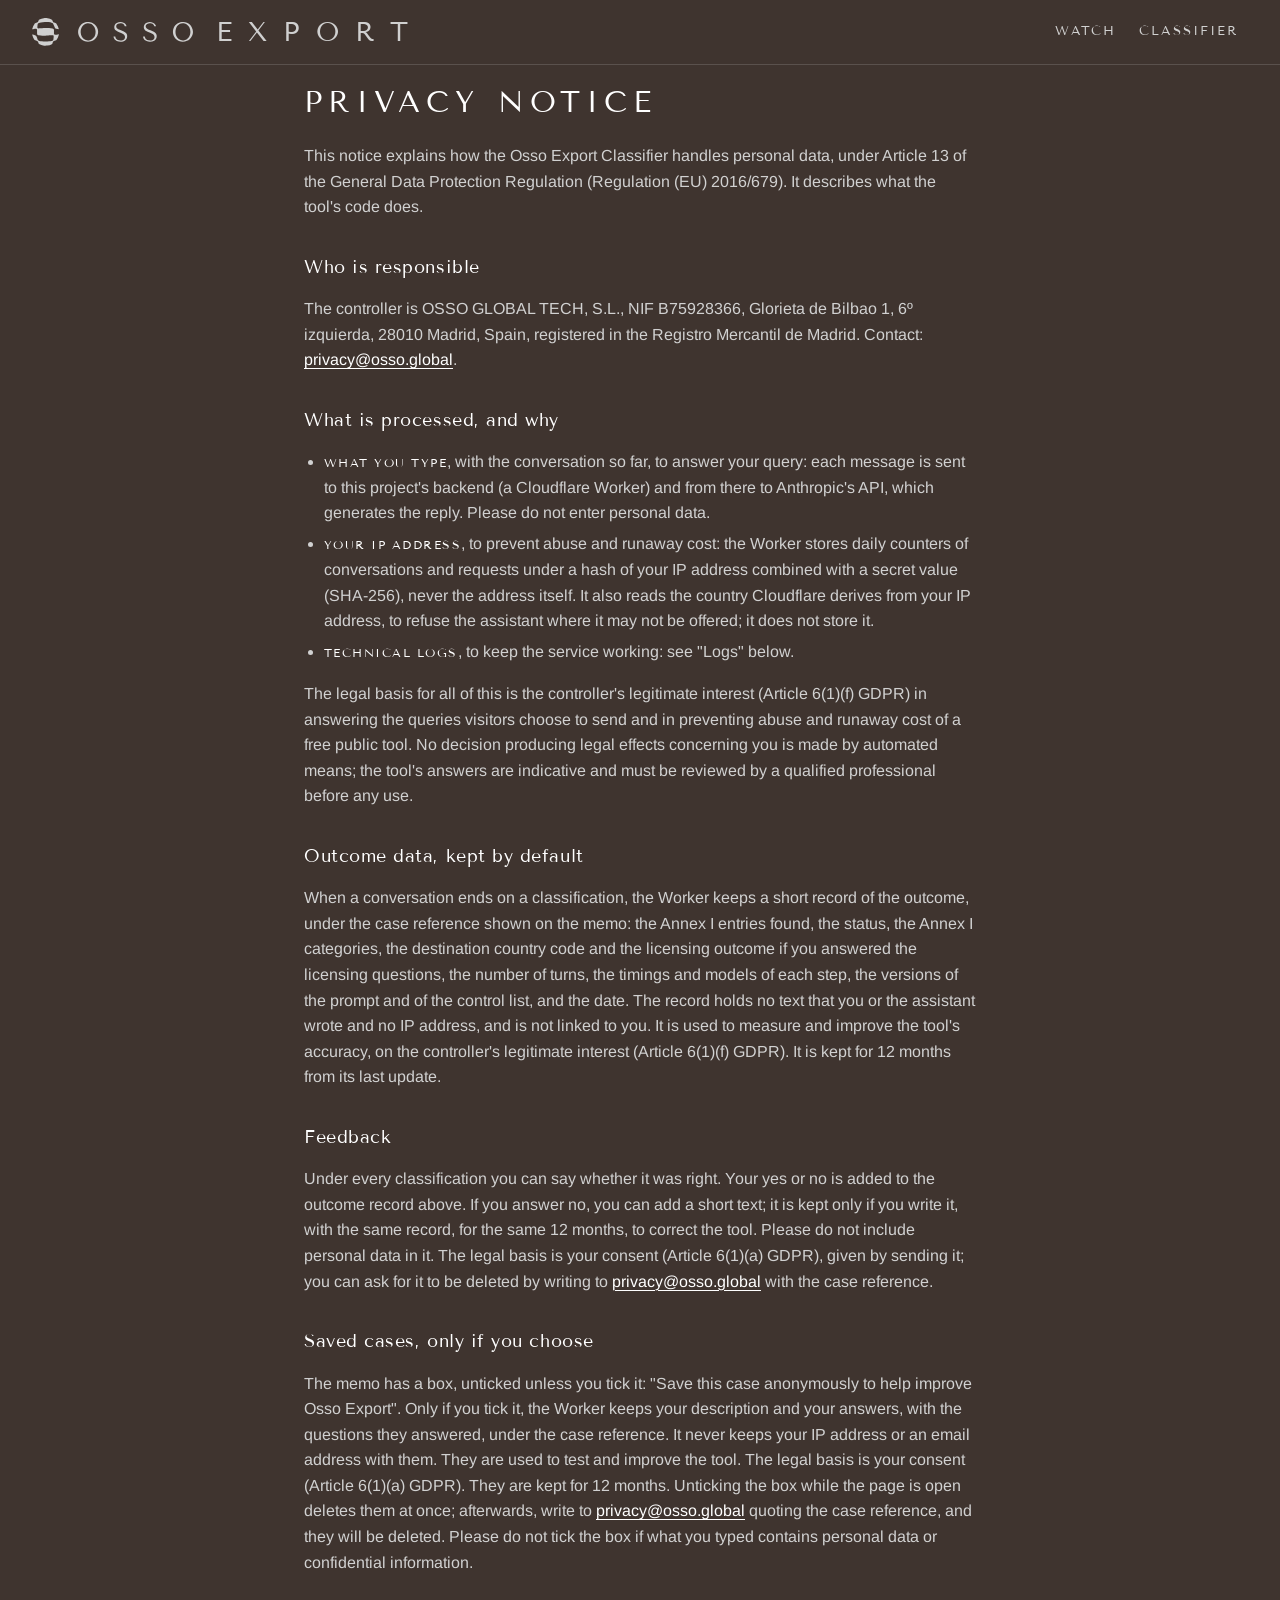
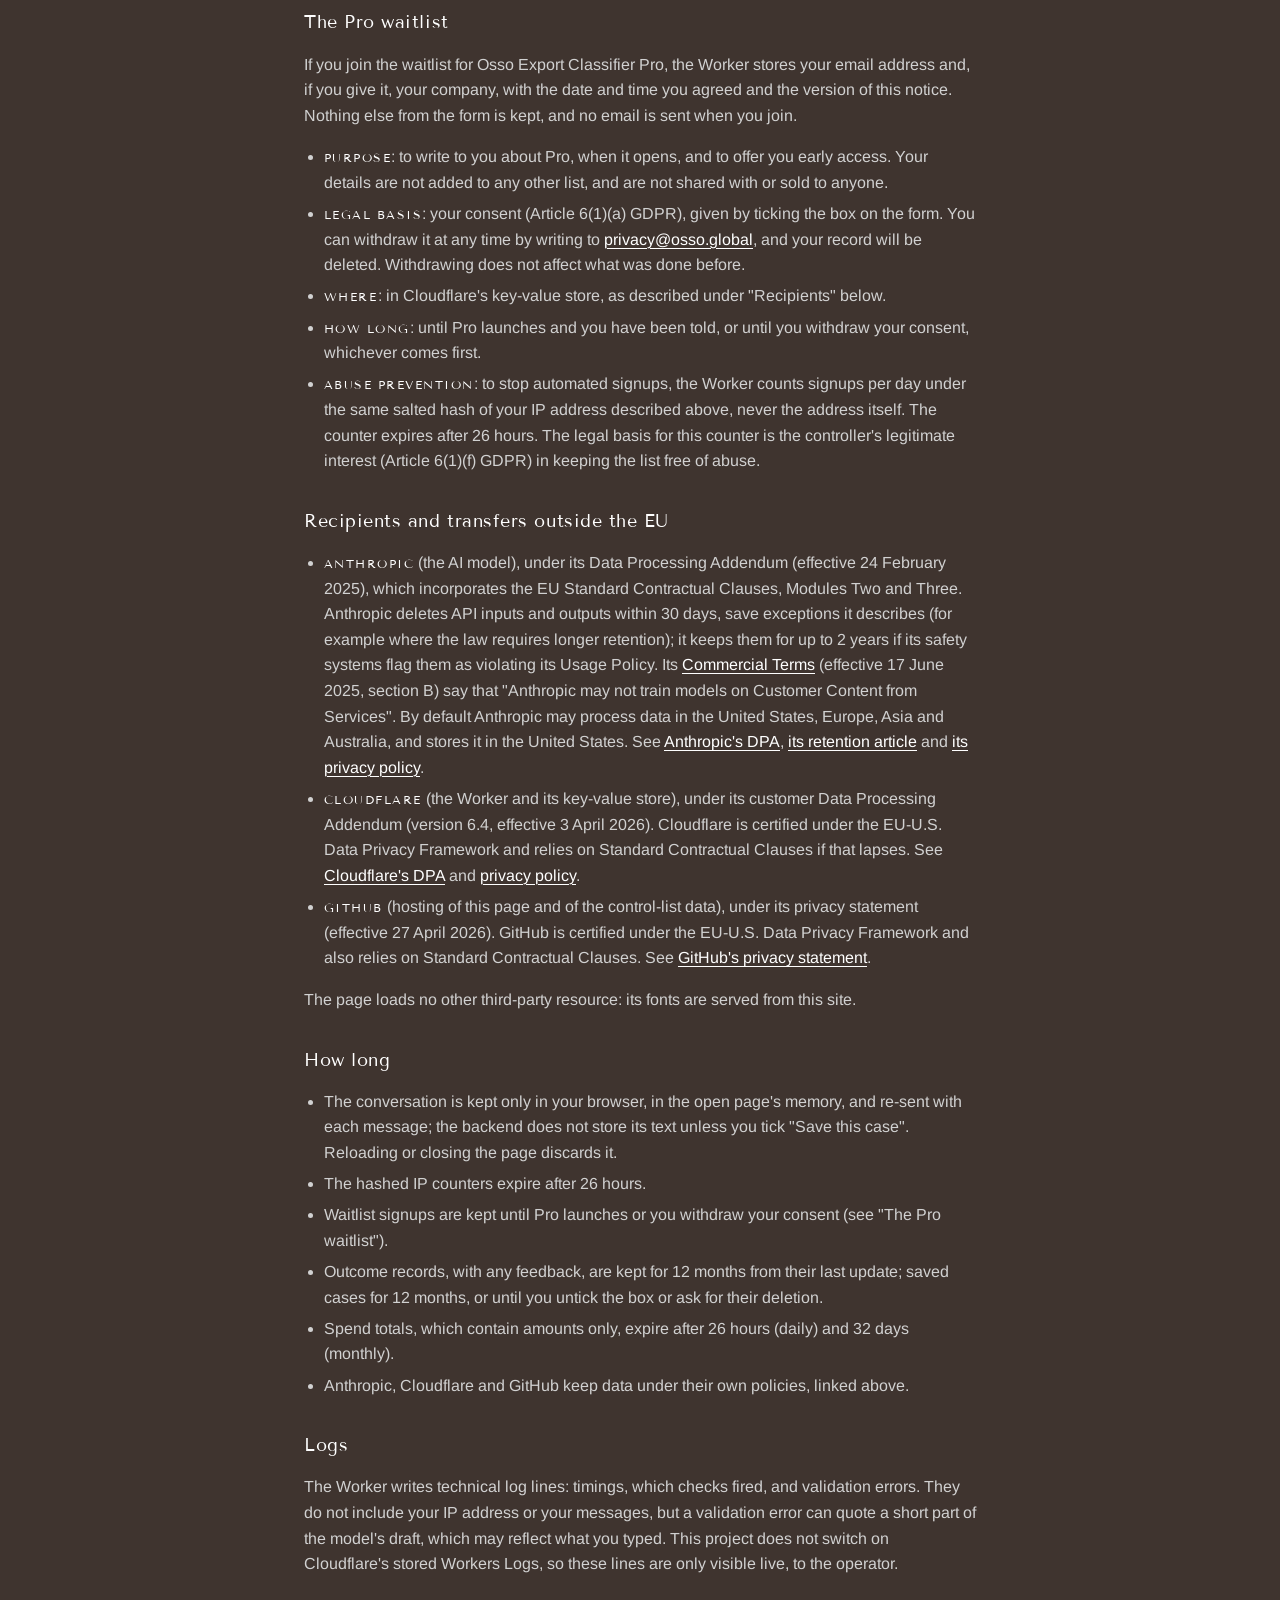
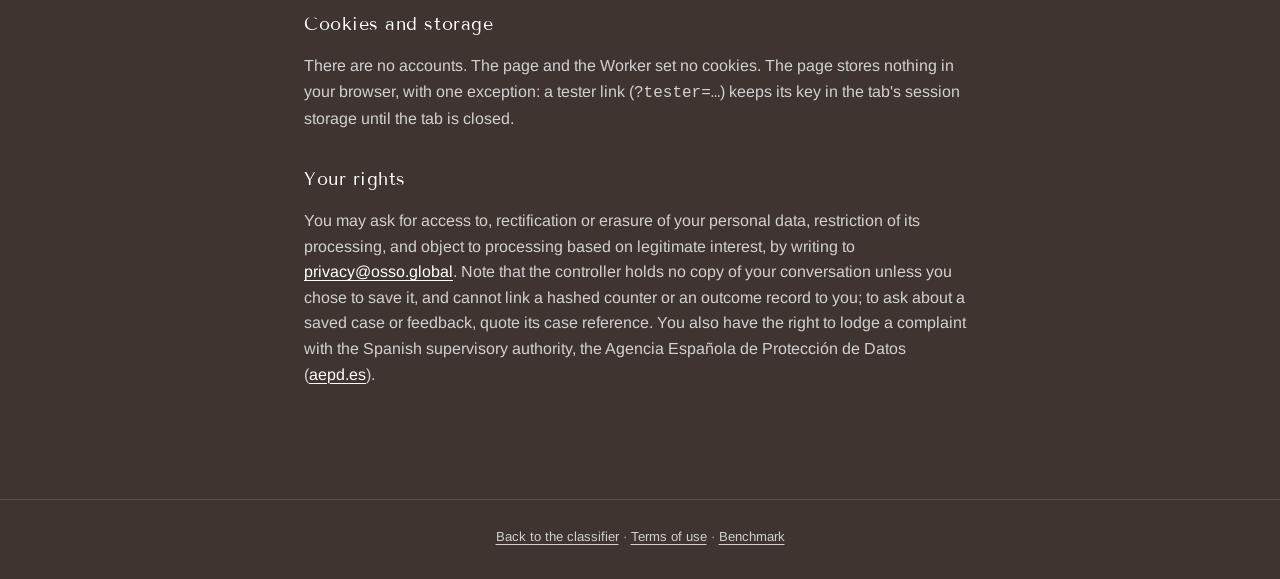
==== privacy.html @ c81cfe61 "Publish site and benchmark from the classifier at c630021" ====
<!doctype html>
<html lang="en">
<head>
<meta charset="utf-8">
<meta name="viewport" content="width=device-width, initial-scale=1">
<meta name="referrer" content="no-referrer">
<meta http-equiv="Content-Security-Policy" content="default-src 'none'; style-src 'self'; font-src 'self'; img-src 'self'; base-uri 'self'; form-action 'self'">
<title>Privacy · Osso Export Classifier</title>
<link rel="canonical" href="https://osso.global/privacy.html" data-url="site:privacy.html">
<link rel="icon" type="image/png" href="osso-favicon.png">
<link rel="stylesheet" href="style.css?v=28">
</head>
<body class="legal">

<header class="topbar">
  <div class="topbar-inner">
    <a class="brand" href="./" aria-label="Osso Export Classifier, home">
      <img class="mark" src="img/brand/osso-mark.svg" alt="" width="30" height="30">
      <img class="wordmark" src="img/brand/osso-wordmark.svg" alt="" width="120" height="20">
      <span class="export" aria-hidden="true">Export</span>
    </a>
    <nav class="topnav" aria-label="Osso Export">
      <a href="https://watch.osso.global/" data-url="watch">Watch</a>
      <a href="./">Classifier</a>
    </nav>
  </div>
</header>

<main>
<h1>Privacy notice</h1>

<p>This notice explains how the Osso Export Classifier handles personal data, under Article 13 of the General Data Protection Regulation (Regulation (EU) 2016/679). It describes what the tool's code does.</p>

<h2>Who is responsible</h2>
<p>The controller is OSSO GLOBAL TECH, S.L., NIF B75928366, Glorieta de Bilbao 1, 6º izquierda, 28010 Madrid, Spain, registered in the Registro Mercantil de Madrid. Contact: <a href="mailto:privacy@osso.global">privacy@osso.global</a>.</p>

<h2>What is processed, and why</h2>
<ul>
  <li><strong>What you type</strong>, with the conversation so far, to answer your query: each message is sent to this project's backend (a Cloudflare Worker) and from there to Anthropic's API, which generates the reply. Please do not enter personal data.</li>
  <li><strong>Your IP address</strong>, to prevent abuse and runaway cost: the Worker stores daily counters of conversations and requests under a hash of your IP address combined with a secret value (SHA-256), never the address itself. It also reads the country Cloudflare derives from your IP address, to refuse the assistant where it may not be offered; it does not store it.</li>
  <li><strong>Technical logs</strong>, to keep the service working: see "Logs" below.</li>
</ul>
<p>The legal basis for all of this is the controller's legitimate interest (Article 6(1)(f) GDPR) in answering the queries visitors choose to send and in preventing abuse and runaway cost of a free public tool. No decision producing legal effects concerning you is made by automated means; the tool's answers are indicative and must be reviewed by a qualified professional before any use.</p>

<h2 id="outcome-data">Outcome data, kept by default</h2>
<p>When a conversation ends on a classification, the Worker keeps a short record of the outcome, under the case reference shown on the memo: the Annex I entries found, the status, the Annex I categories, the destination country code and the licensing outcome if you answered the licensing questions, the number of turns, the timings and models of each step, the versions of the prompt and of the control list, and the date. The record holds no text that you or the assistant wrote and no IP address, and is not linked to you. It is used to measure and improve the tool's accuracy, on the controller's legitimate interest (Article 6(1)(f) GDPR). It is kept for 12 months from its last update.</p>

<h2 id="feedback">Feedback</h2>
<p>Under every classification you can say whether it was right. Your yes or no is added to the outcome record above. If you answer no, you can add a short text; it is kept only if you write it, with the same record, for the same 12 months, to correct the tool. Please do not include personal data in it. The legal basis is your consent (Article 6(1)(a) GDPR), given by sending it; you can ask for it to be deleted by writing to <a href="mailto:privacy@osso.global">privacy@osso.global</a> with the case reference.</p>

<h2 id="saved-cases">Saved cases, only if you choose</h2>
<p>The memo has a box, unticked unless you tick it: "Save this case anonymously to help improve Osso Export". Only if you tick it, the Worker keeps your description and your answers, with the questions they answered, under the case reference. It never keeps your IP address or an email address with them. They are used to test and improve the tool. The legal basis is your consent (Article 6(1)(a) GDPR). They are kept for 12 months. Unticking the box while the page is open deletes them at once; afterwards, write to <a href="mailto:privacy@osso.global">privacy@osso.global</a> quoting the case reference, and they will be deleted. Please do not tick the box if what you typed contains personal data or confidential information.</p>

<h2 id="waitlist">The Pro waitlist</h2>
<p>If you join the waitlist for Osso Export Classifier Pro, the Worker stores your email address and, if you give it, your company, with the date and time you agreed and the version of this notice. Nothing else from the form is kept, and no email is sent when you join.</p>
<ul>
  <li><strong>Purpose</strong>: to write to you about Pro, when it opens, and to offer you early access. Your details are not added to any other list, and are not shared with or sold to anyone.</li>
  <li><strong>Legal basis</strong>: your consent (Article 6(1)(a) GDPR), given by ticking the box on the form. You can withdraw it at any time by writing to <a href="mailto:privacy@osso.global">privacy@osso.global</a>, and your record will be deleted. Withdrawing does not affect what was done before.</li>
  <li><strong>Where</strong>: in Cloudflare's key-value store, as described under "Recipients" below.</li>
  <li><strong>How long</strong>: until Pro launches and you have been told, or until you withdraw your consent, whichever comes first.</li>
  <li><strong>Abuse prevention</strong>: to stop automated signups, the Worker counts signups per day under the same salted hash of your IP address described above, never the address itself. The counter expires after 26 hours. The legal basis for this counter is the controller's legitimate interest (Article 6(1)(f) GDPR) in keeping the list free of abuse.</li>
</ul>

<h2>Recipients and transfers outside the EU</h2>
<ul>
  <li><strong>Anthropic</strong> (the AI model), under its Data Processing Addendum (effective 24 February 2025), which incorporates the EU Standard Contractual Clauses, Modules Two and Three. Anthropic deletes API inputs and outputs within 30 days, save exceptions it describes (for example where the law requires longer retention); it keeps them for up to 2 years if its safety systems flag them as violating its Usage Policy. Its <a href="https://www.anthropic.com/legal/commercial-terms">Commercial Terms</a> (effective 17 June 2025, section B) say that "Anthropic may not train models on Customer Content from Services". By default Anthropic may process data in the United States, Europe, Asia and Australia, and stores it in the United States. See <a href="https://www.anthropic.com/legal/data-processing-addendum">Anthropic's DPA</a>, <a href="https://privacy.claude.com/en/articles/7996866-how-long-do-you-store-my-organization-s-data">its retention article</a> and <a href="https://www.anthropic.com/legal/privacy">its privacy policy</a>.</li>
  <li><strong>Cloudflare</strong> (the Worker and its key-value store), under its customer Data Processing Addendum (version 6.4, effective 3 April 2026). Cloudflare is certified under the EU-U.S. Data Privacy Framework and relies on Standard Contractual Clauses if that lapses. See <a href="https://www.cloudflare.com/cloudflare-customer-dpa/">Cloudflare's DPA</a> and <a href="https://www.cloudflare.com/privacypolicy/">privacy policy</a>.</li>
  <li><strong>GitHub</strong> (hosting of this page and of the control-list data), under its privacy statement (effective 27 April 2026). GitHub is certified under the EU-U.S. Data Privacy Framework and also relies on Standard Contractual Clauses. See <a href="https://docs.github.com/en/site-policy/privacy-policies/github-general-privacy-statement">GitHub's privacy statement</a>.</li>
</ul>
<p>The page loads no other third-party resource: its fonts are served from this site.</p>

<h2>How long</h2>
<ul>
  <li>The conversation is kept only in your browser, in the open page's memory, and re-sent with each message; the backend does not store its text unless you tick "Save this case". Reloading or closing the page discards it.</li>
  <li>The hashed IP counters expire after 26 hours.</li>
  <li>Waitlist signups are kept until Pro launches or you withdraw your consent (see "The Pro waitlist").</li>
  <li>Outcome records, with any feedback, are kept for 12 months from their last update; saved cases for 12 months, or until you untick the box or ask for their deletion.</li>
  <li>Spend totals, which contain amounts only, expire after 26 hours (daily) and 32 days (monthly).</li>
  <li>Anthropic, Cloudflare and GitHub keep data under their own policies, linked above.</li>
</ul>

<h2>Logs</h2>
<p>The Worker writes technical log lines: timings, which checks fired, and validation errors. They do not include your IP address or your messages, but a validation error can quote a short part of the model's draft, which may reflect what you typed. This project does not switch on Cloudflare's stored Workers Logs, so these lines are only visible live, to the operator.</p>

<h2>Cookies and storage</h2>
<p>There are no accounts. The page and the Worker set no cookies. The page stores nothing in your browser, with one exception: a tester link (<code>?tester=…</code>) keeps its key in the tab's session storage until the tab is closed.</p>

<h2>Your rights</h2>
<p>You may ask for access to, rectification or erasure of your personal data, restriction of its processing, and object to processing based on legitimate interest, by writing to <a href="mailto:privacy@osso.global">privacy@osso.global</a>. Note that the controller holds no copy of your conversation unless you chose to save it, and cannot link a hashed counter or an outcome record to you; to ask about a saved case or feedback, quote its case reference. You also have the right to lodge a complaint with the Spanish supervisory authority, the Agencia Española de Protección de Datos (<a href="https://www.aepd.es/">aepd.es</a>).</p>
</main>

<footer>
  <p><a href="./">Back to the classifier</a> · <a href="terms.html">Terms of use</a> · <a href="https://github.com/rikiosso/osso-export-classifier/blob/main/benchmark/benchmark.md">Benchmark</a></p>
</footer>

</body>
</html>
---- style.css ----
/* Osso Export Classifier. OSSO GLOBAL brand book, web style "Predominancia
   espresso": an espresso page; Crystal white cards, case file and memo with
   Espresso and Suit text (operator's taste notes, 28-09-2026); Tenor Sans for
   the wordmark, title, labels and nav (tracked capitals), Arimo for text,
   regular weight only; rounded rectangles; links always underlined.
   Layout: concept A, the two-column workspace (operator's pick, 28-09-2026).
   Every colour pair is checked by design/contrast.mjs (WCAG AA). */

/* Fonts served from this site, not Google, so a visit contacts no third
   party. Both SIL Open Font License 1.1; the licences sit in fonts/. */
@font-face { font-family: "Tenor Sans"; font-style: normal; font-weight: 400; font-display: swap; src: url("fonts/TenorSans-Regular.ttf") format("truetype"); }
@font-face { font-family: "Arimo"; font-style: normal; font-weight: 400 700; font-display: swap; src: url("fonts/Arimo-latin-ext.woff2") format("woff2"); unicode-range: U+0100-02BA, U+02BD-02C5, U+02C7-02CC, U+02CE-02D7, U+02DD-02FF, U+0304, U+0308, U+0329, U+1D00-1DBF, U+1E00-1E9F, U+1EF2-1EFF, U+2020, U+20A0-20AB, U+20AD-20C0, U+2113, U+2C60-2C7F, U+A720-A7FF; }
@font-face { font-family: "Arimo"; font-style: normal; font-weight: 400 700; font-display: swap; src: url("fonts/Arimo-latin.woff2") format("woff2"); unicode-range: U+0000-00FF, U+0131, U+0152-0153, U+02BB-02BC, U+02C6, U+02DA, U+02DC, U+0304, U+0308, U+0329, U+2000-206F, U+20AC, U+2122, U+2191, U+2193, U+2212, U+2215, U+FEFF, U+FFFD; }
@font-face { font-family: "Arimo"; font-style: italic; font-weight: 400; font-display: swap; src: url("fonts/Arimo-Italic-latin-ext.woff2") format("woff2"); unicode-range: U+0100-02BA, U+02BD-02C5, U+02C7-02CC, U+02CE-02D7, U+02DD-02FF, U+0304, U+0308, U+0329, U+1D00-1DBF, U+1E00-1E9F, U+1EF2-1EFF, U+2020, U+20A0-20AB, U+20AD-20C0, U+2113, U+2C60-2C7F, U+A720-A7FF; }
@font-face { font-family: "Arimo"; font-style: italic; font-weight: 400; font-display: swap; src: url("fonts/Arimo-Italic-latin.woff2") format("woff2"); unicode-range: U+0000-00FF, U+0131, U+0152-0153, U+02BB-02BC, U+02C6, U+02DA, U+02DC, U+0304, U+0308, U+0329, U+2000-206F, U+20AC, U+2122, U+2191, U+2193, U+2212, U+2215, U+FEFF, U+FFFD; }

/* ---------- tokens: the page (shared with Osso Export Watch) ---------- */
:root {
  color-scheme: dark;
  --espresso: #3f342f; --steel: #d1d1d1; --crystal: #ffffff; --suit: #1b1c1c;
  --steel-muted: rgba(209, 209, 209, .84);
  --line: rgba(209, 209, 209, .22);
  --tint: rgba(255, 255, 255, .07);
  --hairline: rgba(209, 209, 209, .18); /* header and footer against the content, as on the watcher */
  --display: "Tenor Sans", Arimo, Helvetica, Arial, sans-serif;
  --sans: Arimo, Helvetica, Arial, sans-serif;
  --mono: ui-monospace, SFMono-Regular, Menlo, Consolas, monospace;
  --edge: #978f8a; --sunk: #2d2522;
  --listed: #e8958c; --clear: #9fc8a7; --caution: #dcb772;
  --radius: 14px; --radius-sm: 10px;
  /* the logo: --cap is the height of OSSO's letters; EXPORT's capitals match
     it (Tenor Sans capitals are .707 of the font size), and the mark keeps a
     clear space of one letter height before the O (brand book: no touching) */
  --cap: 19px;
  --topbar-h: 64px;
  /* measured by app.js: what the sticky bars cover, so nothing scrolls under them */
  --bars-top: 8.5rem;
  --bars-bottom: 9rem;
}
html { scroll-padding-top: calc(var(--bars-top) + .75rem); scroll-padding-bottom: calc(var(--bars-bottom) + .75rem); }
/* ---------- tokens: white paper surfaces ----------
   Cards, the case file, the memo, notices and the Annex I tree are white with
   Espresso and Suit text. The same component styles apply everywhere: these
   tokens are redefined on each white surface, so a button there is dark with
   white text, a quote sits in a warm light well, and the outcome colours are
   darkened to keep AA on white. */
.paper, .panel, .memo, .category, .session-notice, .msg.assistant {
  --steel: #3f342f; --crystal: #1b1c1c; --suit: #ffffff;
  --steel-muted: rgba(63, 52, 47, .8);
  --line: rgba(63, 52, 47, .12);
  --tint: rgba(63, 52, 47, .05);
  --sunk: #f6f3f0; --edge: #857a74;
  --listed: #a8392f; --clear: #2e6b3c; --caution: #85600f;
  background: var(--suit); color: var(--steel); /* a computed colour inherits as is: reset it here */
}

* { box-sizing: border-box; }
html, body { overflow-x: clip; }
body { margin: 0; background: var(--espresso); color: var(--steel); font: 400 1rem/1.6 var(--sans);
       display: flex; flex-direction: column; min-height: 100vh; min-height: 100dvh; }
b, strong, h1, h2, h3, h4, th { font-weight: 400; }
strong { color: var(--crystal); }
a { color: var(--crystal); text-decoration: underline; text-decoration-thickness: 1px; text-underline-offset: 3px; }
a:hover { text-decoration-thickness: 2px; }
:focus-visible { outline: 2px solid var(--crystal); outline-offset: 2px; border-radius: 4px; }
::selection { background: var(--steel); color: var(--suit); }
button, input, select, textarea { font: inherit; color: inherit; }
.hidden { display: none !important; }
.visually-hidden { position: absolute !important; width: 1px; height: 1px; overflow: hidden; clip: rect(0 0 0 0); white-space: nowrap; }
.offscreen { position: fixed; left: -9999px; opacity: 0; }
.label { font-family: var(--display); text-transform: uppercase; letter-spacing: .14em; font-size: .78rem; color: var(--crystal); margin: 0; }
.code { font-family: var(--mono); font-size: .88em; color: var(--crystal); }
.meta { color: var(--steel-muted); font-size: .85rem; }

/* ---------- the top bar: the full logo, then Watch and Classifier ---------- */
.topbar { position: sticky; top: 0; z-index: 30; background: var(--espresso); border-bottom: 1px solid var(--hairline); } /* the page colour, a hairline (operator, 28-09-2026) */
.topbar-inner { display: flex; justify-content: space-between; align-items: center; gap: 1rem;
                max-width: 80rem; margin: 0 auto; padding: 0 2rem; min-height: var(--topbar-h); }
.brand { display: flex; align-items: center; text-decoration: none; color: #d0d0d0; flex: none; }
.brand .mark { height: calc(var(--cap) * 1.44); width: auto; display: block; margin-right: var(--cap); }
.brand .wordmark { height: calc(var(--cap) * 1.023); width: auto; display: block; }
.brand .export { font-family: var(--display); text-transform: uppercase; white-space: nowrap; line-height: 1; color: #d0d0d0;
                 font-size: calc(var(--cap) / .707); letter-spacing: .59em; margin-left: .85em; }
.topnav { display: flex; gap: .25rem; }
.topnav a { font-family: var(--display); color: var(--steel); text-decoration: none; font-size: .8rem;
            letter-spacing: .16em; text-transform: uppercase; padding: .7rem .6rem; border-bottom: 1px solid transparent; }
.topnav a:hover { color: var(--crystal); border-bottom-color: var(--steel); }
.topnav a[aria-current] { color: var(--crystal); border-bottom-color: var(--crystal); }

/* ---------- the top menu: Watch, Classifier, Browse Annex I (operator, 29-09-2026) ---------- */
.menu { position: relative; }
.menu > summary { list-style: none; cursor: pointer; font-family: var(--display); text-transform: uppercase; letter-spacing: .16em;
                  font-size: .8rem; color: var(--crystal); padding: .9rem .8rem; border-bottom: 1px solid var(--crystal);
                  display: flex; align-items: center; gap: .6rem; min-height: 44px; }
.menu > summary::-webkit-details-marker { display: none; }
.menu > summary::after { content: ""; width: .45rem; height: .45rem; border-right: 1px solid currentColor; border-bottom: 1px solid currentColor;
                         transform: rotate(45deg) translateY(-2px); }
.menu[open] > summary::after { transform: rotate(-135deg) translateY(-1px); }
.menu-list { position: absolute; right: 0; top: calc(100% + .4rem); z-index: 50; min-width: 15rem; padding: .4rem;
             background: #ffffff; border-radius: var(--radius-sm); box-shadow: 0 12px 30px rgba(0, 0, 0, .35); display: grid; }
.menu-list a, .menu-list button { display: block; width: 100%; text-align: left; padding: .75rem .9rem; border: 0; border-radius: 8px;
             background: transparent; color: #3f342f; text-decoration: none; cursor: pointer; font-family: var(--display);
             text-transform: uppercase; letter-spacing: .14em; font-size: .76rem; min-height: 44px; }
.menu-list a:hover, .menu-list button:hover { background: #f6f3f0; }
.menu-list button.on { color: #1b1c1c; background: #f6f3f0; }
.menu-list button.suggest:not(.on) { box-shadow: inset 0 0 0 2px var(--caution); }

/* ---------- the page head, as on Osso Export Watch ---------- */
.page-head-inner { max-width: 80rem; margin: 0 auto; padding: 2.6rem 2rem 1.6rem; }
.page-head h1 { font-family: var(--display); text-transform: uppercase; letter-spacing: .2em; color: var(--crystal);
                font-size: clamp(1.5rem, 3vw, 2.3rem); line-height: 1.25; margin: 0 0 .9rem; font-weight: 400; }
.page-sub { margin: 0; max-width: 46rem; color: var(--steel); }

/* ---------- buttons and fields ---------- */
.btn { display: inline-flex; align-items: center; justify-content: center; min-height: 44px; padding: .55rem 1.25rem;
       border-radius: var(--radius-sm); cursor: pointer; border: 1px solid var(--crystal); background: var(--crystal); color: var(--suit);
       font-family: var(--display); text-transform: uppercase; letter-spacing: .16em; font-size: .76rem; }
.btn:hover { background: var(--steel); border-color: var(--steel); }
.btn.ghost { background: transparent; color: var(--steel); border-color: var(--edge); }
.btn.ghost:hover { color: var(--crystal); border-color: var(--crystal); }
.btn:disabled { opacity: .5; cursor: default; }
.field { width: 100%; padding: .75rem .9rem; border-radius: var(--radius-sm); border: 1px solid var(--edge); background: var(--suit); color: var(--crystal); }
.field::placeholder { color: var(--steel-muted); }
.field:focus { border-color: var(--crystal); }
.field:focus-visible { outline: 2px solid var(--crystal); outline-offset: 1px; }
select.field { background: var(--suit); }
.linkish { border: 0; background: none; padding: 0 .2rem; color: var(--crystal); text-decoration: underline; text-underline-offset: 3px; cursor: pointer; font-size: .88rem; min-height: 24px; }

/* ---------- the workspace ---------- */
main { width: 100%; max-width: 80rem; margin: 0 auto; padding: .6rem 2rem 3rem; flex: 1; }
.workspace { display: grid; grid-template-columns: minmax(0, 1fr) minmax(0, 1.1fr); gap: 3rem; align-items: start; }
#panel-chat { display: flex; flex-direction: column; gap: 1.4rem; min-height: calc(100vh - 13rem); }
.chat-scroll { display: flex; flex-direction: column; gap: 1.4rem; position: relative; }
body:not(.started) .workspace { grid-template-columns: minmax(0, 46rem); }
body:not(.started) #panel-case, body:not(.started) .sheet-tab { display: none; }
body:not(.started) .log:empty { display: none; }
/* before a case, the start fills the screen: the data, accuracy and gaps sections
   sit below the fold, reached from the links (operator, 29-09-2026) */
body:not(.started) main { min-height: calc(100vh - var(--bars-top) - var(--head-h, 0px)); min-height: calc(100dvh - var(--bars-top) - var(--head-h, 0px)); }
/* Wide screens (operator, 29-09-2026): the interview is a column the height of
   the screen that scrolls inside itself, beside the case file, so starting a
   case or answering never pulls the page down to the sections below. */
@media (min-width: 901px) {
  #panel-chat { position: sticky; top: calc(var(--bars-top) + 1.25rem); gap: 0; min-height: 0;
                height: calc(100vh - var(--bars-top) - var(--head-h, 0px) - 2rem); height: calc(100dvh - var(--bars-top) - var(--head-h, 0px) - 2rem); }
  body:not(.started) #panel-chat { position: static; height: auto; }
  .chat-scroll { flex: 1; min-height: 0; overflow-y: auto; overscroll-behavior: contain; padding: 0 .6rem 1rem 0; }
  #composer { position: static; margin-top: 0; padding-top: .9rem; }
}
.session-notice { margin: 0; padding: 1.1rem 1.3rem; border-radius: var(--radius); background: var(--suit); font-size: .9rem; line-height: 1.55; }
.intro h1 { font-family: var(--display); text-transform: uppercase; letter-spacing: .2em; color: var(--crystal);
            font-size: clamp(1.4rem, 2.6vw, 1.9rem); line-height: 1.3; margin: .4rem 0 .8rem; }
.intro > p { margin: 0 0 2rem; }
.intro > h2 { margin-bottom: 1rem; }
body.started .intro { display: none; }
.tiles { list-style: none; margin: 0; padding: 0; display: grid; grid-template-columns: repeat(auto-fill, minmax(13rem, 1fr)); gap: 1.1rem; }
.tile { display: flex; flex-direction: column; gap: .45rem; width: 100%; height: 100%; text-align: left; cursor: pointer;
        padding: 1.35rem 1.4rem; border-radius: var(--radius); border: 0; }
.tile { background: var(--suit); color: var(--steel); }
.tile:hover { box-shadow: 0 0 0 1px var(--steel) inset; }
.tile .t { font-family: var(--display); text-transform: uppercase; letter-spacing: .12em; font-size: .8rem; color: var(--crystal); }
.tile .d { font-size: .9rem; line-height: 1.45; color: var(--steel-muted); }

.log { display: flex; flex-direction: column; gap: 1rem; }
.log:empty { display: none; }
.msg { padding: 1rem 1.25rem; border-radius: var(--radius); max-width: 94%; overflow-wrap: anywhere; white-space: pre-wrap; }
.msg .who { display: block; margin-bottom: .3rem; font-size: .7rem; }
.msg .who.osso { display: flex; align-items: center; gap: .5rem; margin-bottom: .55rem; font-size: .74rem; }
.msg .who-mark { width: 18px; height: 18px; display: block; flex: none; }
.msg.user { align-self: flex-end; background: var(--suit); color: var(--crystal); border: 1px solid var(--line); border-bottom-right-radius: 4px; }
.msg.assistant { align-self: flex-start; background: var(--suit); color: var(--steel); border-bottom-left-radius: 4px; }
.msg.caseline { align-self: stretch; max-width: none; padding: .5rem 0; border-top: 1px solid var(--line); border-radius: 0; font-size: .92rem; white-space: normal; }
.wait { display: flex; align-items: center; gap: .6rem; margin: 0; color: var(--steel); font-size: .92rem; }
.wait::before { content: ""; flex: none; width: .6rem; height: .6rem; border-radius: 50%; background: var(--caution); animation: pulse 1.2s ease-in-out infinite; }
@keyframes pulse { 50% { opacity: .25; } }

/* The AI line stays with the input on every screen width: the composer is
   sticky, and the line has no close control (operator, 28-09-2026). */
#composer { position: sticky; bottom: 0; z-index: 15; background: var(--espresso); padding: .6rem 0 .5rem; margin-top: auto; }
#chat-form { display: flex; gap: .6rem; align-items: flex-end; background: var(--suit); border: 1px solid var(--edge); border-radius: var(--radius); padding: .6rem; }
#chat-form:focus-within { border-color: var(--crystal); outline: 2px solid var(--crystal); outline-offset: 2px; }
#chat-input { flex: 1; padding: .4rem .55rem; border: 0; background: transparent; color: var(--crystal); resize: vertical; outline: none; min-height: 3.2rem; line-height: 1.5; }
#chat-input::placeholder { color: var(--steel-muted); }
.ai-notice { margin: .45rem .2rem 0; font-size: .78rem; line-height: 1.4; color: var(--steel-muted); text-align: center; }
.ai-notice .short { display: none; }

/* ---------- the case file: one white panel, generous and quiet ---------- */
.panel { position: sticky; top: calc(var(--bars-top) + 1.25rem); max-height: calc(100dvh - var(--bars-top) - var(--head-h, 0px) - 2rem); overflow: auto;
         border-radius: var(--radius); padding: 2.25rem 2.5rem 2.5rem; overscroll-behavior: contain; }
.panel-head { display: flex; justify-content: space-between; align-items: center; flex-wrap: wrap; gap: .75rem; }
.panel-actions, #case-actions:not(.hidden) { display: flex; flex-wrap: wrap; gap: .5rem; }
.panel-actions .btn { min-height: 40px; padding: .45rem 1rem; font-size: .7rem; }

.cf-section { padding-top: 2.25rem; }
.cf-section > h3 { margin: 0 0 1rem; }
.cf-empty { font-size: .9rem; color: var(--steel-muted); margin: 0; }
.facts { list-style: none; margin: 0; padding: 0; display: grid; gap: 1.1rem; font-size: .93rem; }
.facts p { margin: 0; overflow-wrap: anywhere; }
.facts .asked { color: var(--steel-muted); font-size: .84rem; margin-bottom: .2rem;
                display: -webkit-box; -webkit-line-clamp: 2; -webkit-box-orient: vertical; overflow: hidden; }
.facts .asked strong { color: inherit; }
.facts.full .asked { display: block; -webkit-line-clamp: none; }
.facts .answer { color: var(--crystal); }
.cand { list-style: none; margin: 0; padding: 0; display: grid; gap: 1.25rem; }
.cand > li { padding: 1.15rem 1.3rem; border-radius: var(--radius); background: var(--sunk); }
.cand .head { display: flex; justify-content: space-between; gap: .6rem; align-items: baseline; }
.cand .title { font-size: .9rem; margin: .35rem 0 0; }
.thresholds { list-style: none; margin: .8rem 0 0; padding: 0; display: grid; gap: .5rem; font-size: .88rem; }
.thresholds li { display: grid; grid-template-columns: auto 1fr; gap: .7rem; align-items: baseline; }
.more { margin-top: .8rem; font-size: .88rem; }
.more summary { cursor: pointer; color: var(--steel-muted); min-height: 32px; }
.tag { font-family: var(--display); text-transform: uppercase; letter-spacing: .12em; font-size: .66rem; white-space: nowrap;
       padding: .12rem .55rem; border-radius: 999px; border: 1px solid currentColor; }
.tag.met, .tag.matched { color: var(--clear); }
.tag.not_met { color: var(--listed); }
.tag.open { color: var(--caution); }
.tested { display: grid; gap: 1.1rem; }
blockquote { margin: 0; padding: 1rem 1.2rem; background: var(--sunk); border-left: 2px solid var(--steel-muted);
             border-radius: 0 var(--radius-sm) var(--radius-sm) 0; font-size: .9rem; overflow-wrap: anywhere; }
blockquote .row { display: flex; justify-content: space-between; gap: .6rem; align-items: baseline; margin-bottom: .45rem; }
.provision { white-space: pre-line; }
.expl { margin-top: .5rem; }
.verdict-line { display: flex; flex-wrap: wrap; gap: .4rem .9rem; align-items: baseline; margin: 0 0 .9rem;
                font-family: var(--display); text-transform: uppercase; letter-spacing: .12em; font-size: .92rem; }
.verdict-line .code, .verdict-line .dest { font-family: var(--mono); text-transform: none; letter-spacing: 0; }
.verdict-line .dest { font-family: var(--sans); font-size: .85rem; color: var(--steel-muted); }
.status.listed, .status.sanctions { color: var(--listed); }
.status.not_listed, .status.gea { color: var(--clear); }
.status.needs_expert, .status.individual { color: var(--caution); }
.missing { margin: 0 0 .9rem; font-size: .9rem; }
.missing ul { margin: .4rem 0 0; padding-left: 1.2rem; }
.caveats { font-size: .84rem; color: var(--steel-muted); margin: .9rem 0 0; }
.disclaimer { font-size: .84rem; margin: .7rem 0 0; }
.licensing-q { margin-top: .9rem; }
.licensing-q .q { margin: 0 0 .9rem; color: var(--crystal); }
.licensing-options { display: flex; flex-wrap: wrap; gap: .6rem; margin-bottom: 1rem; }
.licensing-options select { flex: 1 1 13rem; min-height: 44px; }
.answered { font-size: .9rem; margin: 0 0 .5rem; }
/* the answers recorded in the case file (operator, 29-09-2026): the question
   in full, the answer at reading size, and a Change button that looks like one */
.qa { display: grid; gap: .4rem; padding: 1rem 0; border-top: 1px solid var(--line); }
.qa:first-child { border-top: 0; padding-top: 0; }
.qa-q { margin: 0; font-size: .95rem; line-height: 1.5; }
.qa-q strong { color: inherit; }
.qa-a { margin: 0; display: flex; flex-wrap: wrap; align-items: center; gap: .5rem 1rem; }
.qa-a strong { color: var(--crystal); font-size: 1rem; }
.qa .change { min-height: 34px; padding: .3rem .9rem; font-size: .66rem; }
.qa.editing { background: var(--sunk); margin: 0 -1rem; padding: 1rem; border-radius: var(--radius-sm); border-top-color: transparent; }
.qa-note { font-size: .85rem; color: var(--steel-muted); }
/* the confirm step (30-09-2026): the answers the model filled in, each with its own Change button */
.confirm-rows { list-style: none; margin: .9rem 0 0; padding: 0; display: grid; gap: .7rem; white-space: normal; }
.confirm-rows li { display: flex; flex-wrap: wrap; align-items: center; gap: .3rem .6rem; font-size: .95rem; line-height: 1.5; }
.confirm-rows strong { color: var(--crystal); }
.confirm-rows .change { min-height: 34px; padding: .3rem .9rem; font-size: .66rem; }
.next-in-chat { margin: 1rem 0 0; font-size: .92rem; color: var(--steel-muted); }

/* a question asked in the interview: its options as buttons under it */
.msg.ask .chips { display: flex; flex-wrap: wrap; gap: .55rem; margin-top: 1rem; white-space: normal; }
.chip { min-height: 40px; padding: .45rem 1.05rem; border-radius: 999px; border: 1px solid var(--edge); background: transparent;
        color: var(--crystal); font: inherit; font-size: .92rem; line-height: 1.35; cursor: pointer; text-align: left; }
.chip:hover { border-color: var(--crystal); background: var(--tint); }
.chip.primary { background: var(--crystal); color: var(--suit); border-color: var(--crystal); }
.chip.primary:hover { background: var(--steel); border-color: var(--steel); }
.chip.quiet { color: var(--steel-muted); }
.chip:disabled { opacity: .5; cursor: default; }
.msg.ask .chips select { flex: 1 1 13rem; min-height: 40px; }
.msg .legal { margin-top: .9rem; font-size: .86rem; white-space: normal; }
.msg .legal summary { cursor: pointer; color: var(--steel-muted); min-height: 32px; }
.msg .legal blockquote { margin-top: .5rem; }
.pathway { margin-top: 1.2rem; }
.review-cta { margin: 1rem 0 0; font-size: .92rem; }

/* skeletons: while the next piece of the case is being worked out */
.skel { display: grid; gap: .5rem; margin-top: .4rem; }
.skel span { display: block; height: .8rem; border-radius: 6px; background: var(--tint); }
.skel span:nth-child(2) { width: 82%; } .skel span:nth-child(3) { width: 64%; }
@media (prefers-reduced-motion: no-preference) {
  .skel span { background: linear-gradient(90deg, var(--tint) 0%, rgba(127, 110, 100, .16) 50%, var(--tint) 100%); background-size: 200% 100%; animation: shimmer 1.4s linear infinite; }
}
@keyframes shimmer { to { background-position: -200% 0; } }

/* ---------- notices: the budget, the region ---------- */
.notice { border-radius: var(--radius); padding: 1.5rem 1.6rem; margin-bottom: 2rem; background: var(--suit); color: var(--steel); }
.notice h2 { font-family: var(--display); font-size: 1rem; letter-spacing: .06em; color: var(--crystal); margin: 0 0 .4rem; }
.notice p { margin: 0 0 1rem; }

/* ---------- the memo: the case as one white document ---------- */
.memo-view { max-width: 50rem; margin: 0 auto; }
.memo { border-radius: var(--radius); padding: 3rem 3.25rem; }
.memo .kind { color: var(--steel-muted); }
.memo h1 { font-family: var(--display); text-transform: uppercase; letter-spacing: .2em; color: var(--crystal); font-size: 1.4rem; margin: .4rem 0 0; }
.memo-meta { display: grid; grid-template-columns: auto 1fr; gap: .3rem 1.25rem; font-size: .85rem; margin: 1.4rem 0 0; }
.memo-meta dt { color: var(--steel-muted); }
.memo-meta dd { margin: 0; }
.memo h2 { font-family: var(--display); text-transform: uppercase; letter-spacing: .14em; font-size: .8rem; color: var(--crystal); margin: 2.4rem 0 .9rem; }
.memo p { margin: 0 0 .7rem; }
.memo .facts { font-size: .92rem; }
.memo-actions { display: flex; flex-wrap: wrap; gap: .6rem; margin-top: 2.5rem; }

/* ---------- browse: Annex I as a tree ---------- */
.browse { max-width: 56rem; margin: 0 auto; display: grid; gap: .9rem; }
.tree { display: grid; gap: 1rem; }
.category { border-radius: var(--radius); }
.tree summary { cursor: pointer; display: flex; gap: .9rem; align-items: baseline; padding: 1rem 1.3rem; min-height: 44px; }
.tree summary .n { font-family: var(--display); letter-spacing: .1em; color: var(--crystal); white-space: nowrap; }
.tree summary .count { margin-left: auto; color: var(--steel-muted); font-size: .85rem; }
.group { margin: 0 1.3rem; border-top: 1px solid var(--line); }
.group > summary { padding: .8rem 0; }
.group:last-child { margin-bottom: .8rem; }
.entries { display: grid; gap: .5rem; padding: 0 0 1rem; }
.entry { background: var(--sunk); border-radius: var(--radius-sm); }
.entry > summary { display: block; padding: .7rem 1rem; font-family: var(--mono); font-size: .86rem; color: var(--crystal); }
.entry pre { white-space: pre-wrap; overflow-wrap: break-word; font-family: var(--mono); font-size: .82rem; margin: 0; padding: 0 1rem 1rem; }
.entry .param { background: rgba(133, 96, 15, .12); border-radius: 3px; }
mark { background: var(--caution); color: var(--suit); border-radius: 2px; }

/* ---------- Pro: the waitlist, after the memo and in the footer ---------- */
.pro-note { margin: 1.5rem 0 0; padding: 1.4rem 1.6rem; border-radius: var(--radius); background: var(--suit);
            display: flex; flex-wrap: wrap; gap: .6rem 1.5rem; align-items: center; justify-content: space-between; }
.pro-note p { margin: 0; font-size: .92rem; }
.pro-note .label { display: block; margin-bottom: .2rem; }
.waitlist { width: min(34rem, calc(100vw - 2rem)); max-height: calc(100vh - 2rem); overflow: auto; border: 0;
            border-radius: var(--radius); padding: 2rem 2.2rem;
            --steel: #3f342f; --crystal: #1b1c1c; --suit: #ffffff; --steel-muted: rgba(63, 52, 47, .8);
            --line: rgba(63, 52, 47, .12); --tint: rgba(63, 52, 47, .05); --sunk: #f6f3f0; --edge: #857a74;
            --listed: #a8392f; --clear: #2e6b3c; --caution: #85600f;
            background: var(--suit); color: var(--steel); }
.waitlist::backdrop { background: rgba(27, 28, 28, .6); }
.notice-dialog p:not(.kind) { color: var(--steel); line-height: 1.6; margin: 0 0 1rem; }
.notice-dialog .btn { margin-top: .5rem; min-width: 8rem; }
.wl-head { display: flex; justify-content: space-between; align-items: center; gap: 1rem; }
.wl-head .kind { color: var(--steel-muted); }
.waitlist h2 { font-family: var(--display); text-transform: uppercase; letter-spacing: .16em; color: var(--crystal); font-size: 1.1rem; margin: 1rem 0 1rem; }
.wl-features { margin: 0 0 1.6rem; padding-left: 1.2rem; display: grid; gap: .3rem; font-size: .95rem; }
#wl-form { display: grid; gap: .5rem; }
#wl-form > label { font-size: .88rem; color: var(--crystal); margin-top: .4rem; }
#wl-form .opt { color: var(--steel-muted); }
#wl-form .field { background: var(--suit); color: var(--crystal); }
.wl-consent { display: flex; gap: .6rem; align-items: flex-start; font-size: .92rem; color: var(--crystal); margin: .6rem 0 0; min-height: 24px; }
.wl-consent input { width: 1.1rem; height: 1.1rem; margin: .2rem 0 0; accent-color: var(--crystal); flex: none; }
.wl-note { font-size: .84rem; color: var(--steel-muted); margin: .2rem 0 .6rem; }
#wl-send { justify-self: start; }
.wl-status { margin: .4rem 0 0; font-size: .92rem; min-height: 1.4em; }
.wl-status.error { color: var(--listed); }
.wl-done { font-size: .98rem; color: var(--crystal); margin: 0; }

/* ---------- How accurate is it? ---------- */
.accuracy { max-width: 46rem; margin: 3rem auto 0; padding: 0 2rem; font-size: .92rem; }
.accuracy .acc-figure { font-size: 1.05rem; color: var(--crystal); margin: .8rem 0; }
.accuracy .acc-gaps-h { margin-top: 1.2rem; }
.accuracy ul { margin: .5rem 0 1rem; padding-left: 1.2rem; display: grid; gap: .35rem; }
.acc-teaser { margin: -1rem 0 2rem; font-size: .92rem; color: var(--steel-muted); }

/* ---------- "Was this right?" and the opt-in save ---------- */
.feedback { margin-top: 1.4rem; padding: 1.1rem 1.2rem; border-radius: var(--radius-sm); background: var(--sunk); display: grid; gap: .6rem; }
.fb-row { display: flex; flex-wrap: wrap; gap: .5rem; }
.fb-row .btn, .feedback > .btn { min-height: 40px; padding: .4rem 1rem; font-size: .7rem; justify-self: start; }
.fb-note { font-size: .84rem; color: var(--steel-muted); margin: 0; }
.fb-note.error { color: var(--listed); }
.feedback-done { margin: 1.2rem 0 0; font-size: .9rem; }
.save-case { margin-top: 2rem; padding: 1.1rem 1.2rem; border-radius: var(--radius-sm); background: var(--sunk); display: grid; gap: .4rem; }
.save-case .wl-consent { margin: 0; color: var(--crystal); }
#security { margin-top: 2.5rem; }

/* ---------- Pro in the header, the paused banner, the Browse view (28-09-2026) ---------- */
.pro-btn { display: inline-flex; align-items: center; min-height: 36px; padding: .35rem .9rem; margin-left: .75rem; cursor: pointer;
           border: 1px solid var(--steel); border-radius: var(--radius-sm); background: transparent; color: var(--crystal);
           font-family: var(--display); text-transform: uppercase; letter-spacing: .14em; font-size: .7rem; white-space: nowrap; }
.pro-btn:hover { border-color: var(--crystal); background: var(--crystal); color: var(--suit); }
.topbar-end { display: flex; align-items: center; }
.paused { border-left: 3px solid var(--caution); }
.paused p { margin: 0; line-height: 1.6; }
.paused .first { color: var(--crystal); }
body.view-browse #accuracy, body.view-browse #gaps, body.view-browse #security, body.view-browse #budget-banner { display: none; }

/* ---------- footer ---------- */
footer { margin-top: 3rem; padding: 1.6rem 2rem 1.8rem; background: var(--espresso); border-top: 1px solid var(--hairline); text-align: center; color: var(--steel-muted); font-size: .82rem; }
footer p { margin: 0 auto .35rem; max-width: 46rem; }
footer a { color: var(--steel); }

/* ---------- privacy and terms: the same frame, one column ---------- */
body.legal main { max-width: 46rem; }
body.legal main > h1 { font-family: var(--display); color: var(--crystal); text-transform: uppercase; letter-spacing: .2em; font-size: clamp(1.3rem, 3.8vw, 1.9rem); line-height: 1.25; margin: .5rem 0 1.4rem; }
body.legal main > h2 { font-family: var(--display); font-size: 1.12rem; line-height: 1.4; letter-spacing: .03em; color: var(--crystal); margin: 2.2rem 0 .6rem; }
body.legal main > p strong, body.legal main li strong { font-family: var(--display); text-transform: uppercase; letter-spacing: .12em; font-size: .78rem; }
body.legal main ul { padding-left: 1.25rem; }
body.legal main li { margin-bottom: .35rem; }

.sheet-tab { display: none; }

/* ---------- phones and narrow windows: one column, the case file as a sheet ---------- */
@media (max-width: 900px) {
  :root { --topbar-h: 52px; --cap: 9px; }
  .topbar-inner { padding: 0 1rem; gap: .5rem; }
  .brand .export { letter-spacing: .45em; margin-left: .7em; }
  .topnav { gap: 0; }
  .topnav a { font-size: .66rem; letter-spacing: .08em; padding: .75rem .3rem; }
  .topbar .pro-btn { min-height: 36px; padding: .3rem .7rem; font-size: 0; margin-left: .4rem; }
  .topbar .pro-btn::before { content: "Pro"; font-size: .64rem; }
  .menu > summary { font-size: .66rem; letter-spacing: .1em; padding: .7rem .4rem; }
  .page-head-inner { padding: 1.6rem 1rem 1rem; }
  .page-sub { font-size: .92rem; }
  main { padding: 1.5rem 1rem 6rem; }
  .workspace { grid-template-columns: 1fr; gap: 0; }
  #panel-chat { min-height: 0; gap: 1.1rem; }
  .chat-scroll { gap: 1.1rem; }
  .session-notice { font-size: .84rem; padding: .9rem 1rem; }
  .intro > p { margin-bottom: 1.4rem; }
  .tiles { grid-template-columns: 1fr 1fr; gap: .75rem; }
  .tile { padding: 1rem; }
  #composer { bottom: 3.5rem; box-shadow: 0 -10px 20px rgba(0, 0, 0, .25); }
  body:not(.started) #composer { position: static; box-shadow: none; }
  .ai-notice .long { display: none; }
  .ai-notice .short { display: inline; }
  #chat-input { font-size: 16px; } /* no iOS zoom on focus */
  .licensing-options select { font-size: 16px; }
  #search { font-size: 16px; }
  /* the case file becomes a sheet that pulls up over the interview */
  .panel { position: fixed; left: 0; right: 0; bottom: 0; top: auto; z-index: 40; max-height: 88vh; border-radius: var(--radius) var(--radius) 0 0;
           padding: 1.4rem 1.35rem 0; transform: translateY(100%); visibility: hidden; transition: transform .25s ease-out, visibility 0s .25s;
           box-shadow: 0 -12px 30px rgba(0, 0, 0, .45); }
  .panel.open { transform: none; visibility: visible; transition: transform .25s ease-out; }
  .panel { padding-bottom: calc(2rem + env(safe-area-inset-bottom)); }
  .cf-section { padding-top: 1.75rem; }
  #close-sheet { display: inline-flex; }
  .sheet-tab { display: flex; justify-content: space-between; align-items: center; gap: .75rem; position: fixed; left: 0; right: 0; bottom: 0; z-index: 35;
               min-height: 3.5rem; padding: .5rem 1rem calc(.5rem + env(safe-area-inset-bottom)); border: 0; border-top: 1px solid var(--line);
               background: var(--suit); color: var(--steel); cursor: pointer; text-align: left; font-size: .85rem; }
  .sheet-tab .grab { width: 2rem; height: 4px; border-radius: 2px; background: var(--edge); flex: none; }
  .sheet-tab #sheet-summary { flex: 1; min-width: 0; overflow: hidden; text-overflow: ellipsis; white-space: nowrap; }
  body.sheet-open { overflow: hidden; }
  .memo { padding: 1.75rem 1.35rem; }
  .memo-meta { grid-template-columns: 1fr; gap: 0; }
  .memo-meta dd { margin-bottom: .5rem; }
  footer { padding-bottom: 5rem; }
}

@media (prefers-reduced-motion: reduce) {
  *, *::before, *::after { animation: none !important; transition: none !important; scroll-behavior: auto !important; }
}

/* ---------- print: once there is a classification, the memo alone ---------- */
@media print {
  @page { margin: 18mm 16mm; }
  body { background: #fff; color: #000; font-size: 10.5pt; display: block; }
  body.has-memo > *:not(main), body.has-memo main > *:not(#memo-view) { display: none !important; }
  body.has-memo #memo-view { display: block !important; max-width: none; }
  .memo { --steel: #000; --crystal: #000; --steel-muted: #333; --sunk: #f3f3f3; --listed: #000; --clear: #000; --caution: #000;
          background: #fff; color: #000; padding: 0; border-radius: 0; }
  .memo h2 { break-after: avoid; }
  .facts .asked { display: block; -webkit-line-clamp: none; }
  .memo blockquote { break-inside: avoid; border-left-color: #666; }
  .memo-actions, .pro-note, .no-print { display: none !important; }
}


/* ---------- the start and the side panel (operator, 29-09-2026) ----------
   Before a case: one centred column, a large title, one line, the text box,
   in the manner of Apple's and Anthropic's pages. During a case: the interview
   in the middle and the case file as a slimmer side panel that can be hidden. */
body:not(.started) .page-head-inner { text-align: center; padding-top: clamp(3rem, 12vh, 8rem); padding-bottom: 2.2rem; }
body:not(.started) .page-head h1 { font-size: clamp(2rem, 4.6vw, 3.4rem); letter-spacing: .22em; margin-bottom: 1.2rem; }
body:not(.started) .page-sub { margin: 0 auto; max-width: 38rem; font-size: 1.08rem; line-height: 1.65; color: var(--steel); }
body:not(.started) .workspace { grid-template-columns: minmax(0, 44rem); justify-content: center; }
body:not(.started) .acc-teaser { text-align: center; margin: 1.6rem 0 0; font-size: .92rem; }
body.started .acc-teaser { display: none; }
body:not(.started) #panel-chat { gap: 0; }
body:not(.started) #chat-form { border-radius: 22px; padding: .75rem .75rem .75rem 1rem; box-shadow: 0 18px 50px rgba(0, 0, 0, .28); }
body:not(.started) #chat-input { min-height: 4.2rem; font-size: 1.05rem; }
body:not(.started) .ai-notice { margin-top: .8rem; }
body.started .page-head-inner { padding: 1.4rem 2rem 1rem; }
body.started .page-head h1 { font-size: 1.15rem; letter-spacing: .2em; margin: 0; }
body.started .page-sub { display: none; }
.btn.send { width: 44px; min-width: 44px; height: 44px; padding: 0; border-radius: 50%; flex: none; }
.btn.send svg { display: block; }
.show-case { display: none; }
@media (min-width: 901px) {
  .workspace { grid-template-columns: minmax(0, 1fr) minmax(20rem, 25rem); gap: 2.2rem; }
  .panel { padding: 1.8rem 1.8rem 2rem; }
  .panel-head .btn { min-height: 34px; }
  body.started.case-hidden .workspace { grid-template-columns: minmax(0, 48rem); justify-content: center; }
  body.case-hidden #panel-case { display: none; }
  body.started.case-hidden .show-case { display: inline-flex; position: fixed; right: max(2rem, calc((100vw - 80rem) / 2 + 2rem)); top: calc(var(--bars-top) + 1rem); z-index: 25;
    min-height: 36px; padding: .35rem 1rem; font-size: .7rem; background: var(--espresso); }
}


/* ---------- accessibility pass, WCAG 2.2 AA (29-09-2026) ---------- */
/* skip link: off screen until it takes focus */
.skip-link { position: absolute; left: .75rem; top: -4rem; z-index: 100; padding: .7rem 1.1rem; border-radius: var(--radius-sm);
             background: #ffffff; color: #1b1c1c; font-family: var(--display); text-transform: uppercase; letter-spacing: .12em; font-size: .76rem; }
.skip-link:focus { top: .75rem; outline: 2px solid #1b1c1c; outline-offset: 2px; box-shadow: 0 0 0 4px #ffffff; }
main:focus, [tabindex="-1"]:focus { outline: none; }
/* the top menu is a white panel: the page's white focus ring would vanish on it */
.menu-list :focus-visible { outline-color: #1b1c1c; outline-offset: -2px; }
/* the dialogs are white too: their tokens already give a dark ring; the OK button keeps one against the white */
.waitlist :focus-visible { outline-color: #1b1c1c; }

/* ---------- case file: the entries a threshold form is checking, compact (29-09-2026) ---------- */
.cand.compact { gap: .35rem; }
.cand.compact > li { padding: .6rem .9rem; display: grid; grid-template-columns: auto 1fr; gap: .15rem .8rem; align-items: baseline; }
.cand.compact .title { margin: 0; font-size: .86rem; display: -webkit-box; -webkit-line-clamp: 2; -webkit-box-orient: vertical; overflow: hidden; }

/* ---------- case file: recorded questions, short with the full text on demand (29-09-2026) ---------- */
.qa-q .q-short { display: -webkit-box; -webkit-line-clamp: 2; -webkit-box-orient: vertical; overflow: hidden; }
.qa-q .q-full { display: none; }
.qa-q.open .q-short { display: none; }
.qa-q.open .q-full { display: inline; }
.qa .q-toggle { justify-self: start; font-size: .82rem; color: var(--steel-muted); min-height: 24px; }
@media print {
  .qa-q .q-short { display: none; }
  .qa-q .q-full { display: inline; }
  .q-toggle { display: none; }
}

/* ---------- phones: tap targets (29-09-2026) ----------
   44px for the controls a thumb has to hit (chips, Hide, Change, Show full
   question, the Pro button, the brand link); 32px rows for the footer's own
   link row. Links inside a sentence are exempt (WCAG 2.5.8) and left alone. The
   code links in the case file grow their hit area with padding and a negative
   margin, so the list does not get taller. */
@media (max-width: 900px) {
  .brand { min-height: 44px; }
  .topbar .pro-btn { min-height: 44px; }
  .chip { min-height: 44px; }
  #close-sheet { min-height: 44px; }
  .qa .change { min-height: 44px; }
  .qa .q-toggle { min-height: 44px; display: inline-flex; align-items: center; }
  .msg .legal summary { min-height: 44px; display: flex; align-items: center; }
  .cand .code { display: inline-block; padding: .7rem 0; margin: -.7rem 0; }
  footer p:first-child a, footer p:first-child .linkish { display: inline-block; padding: .55rem .35rem; }
}
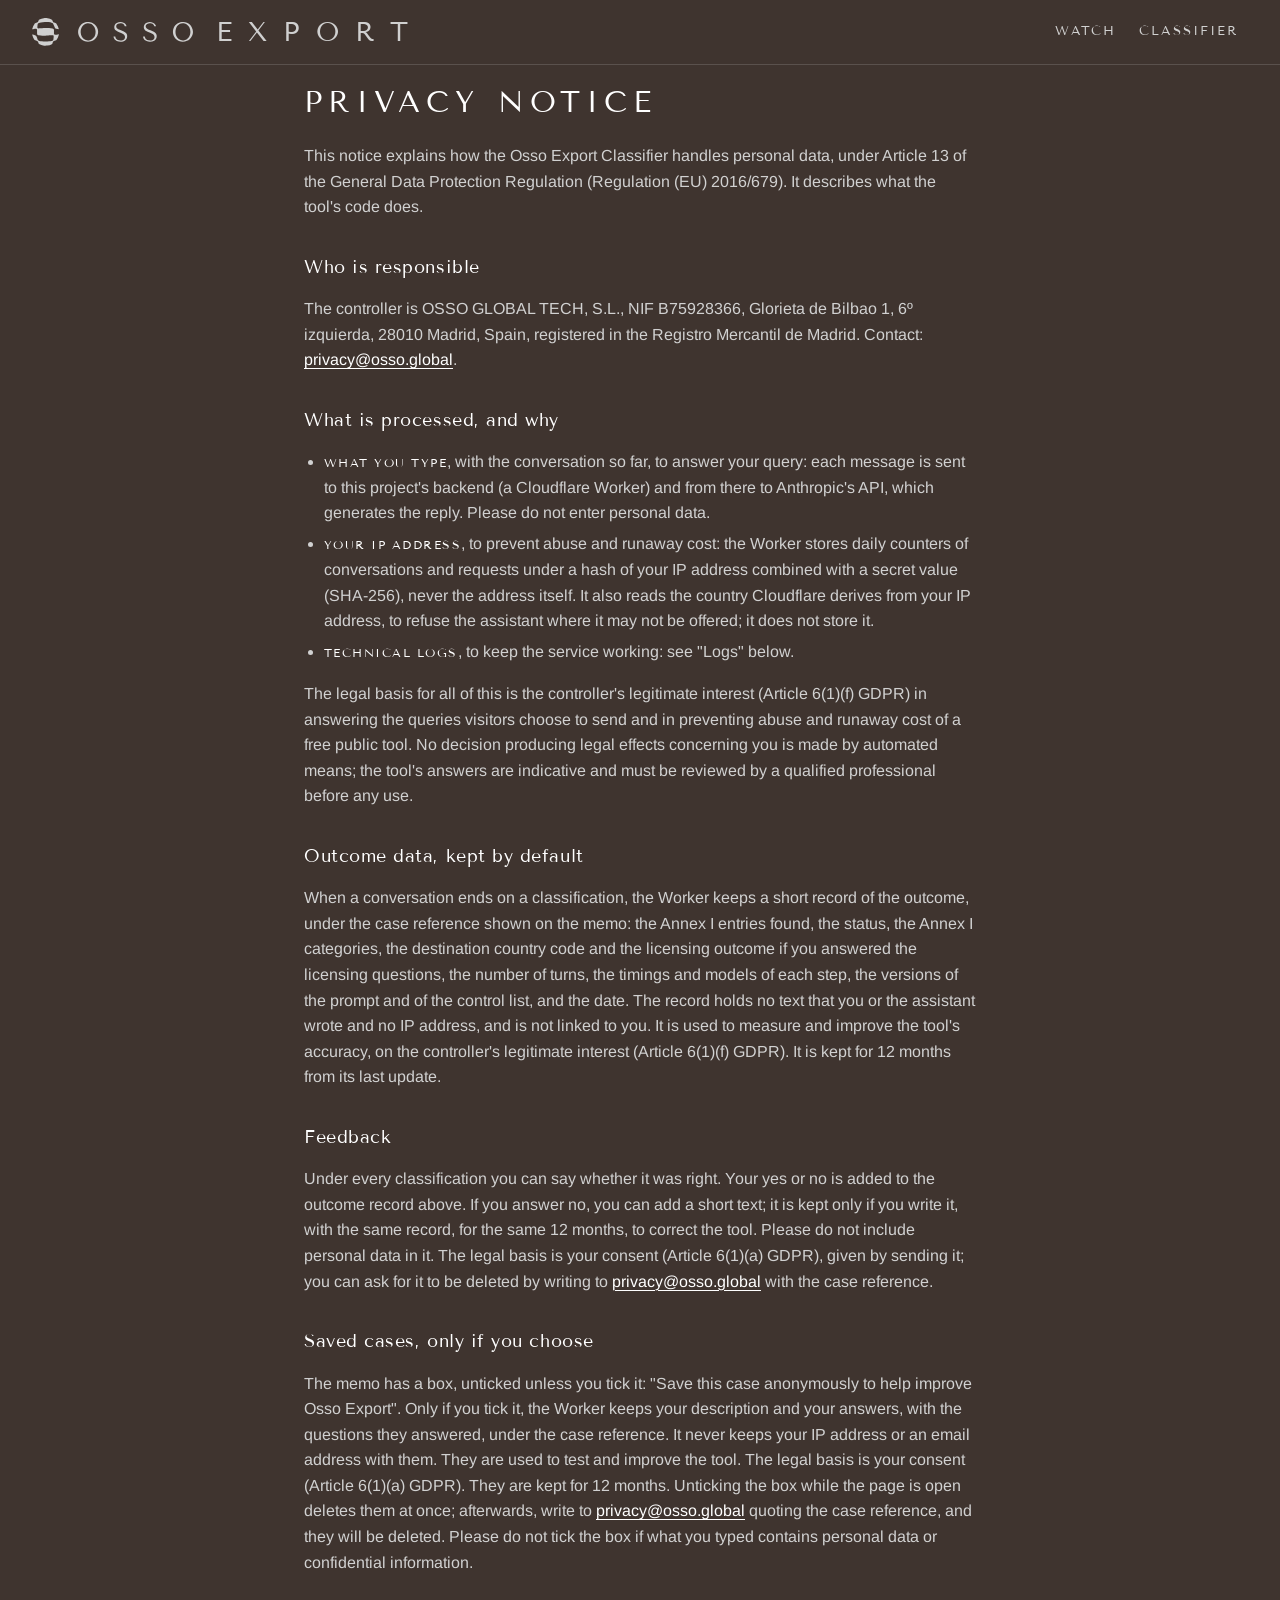
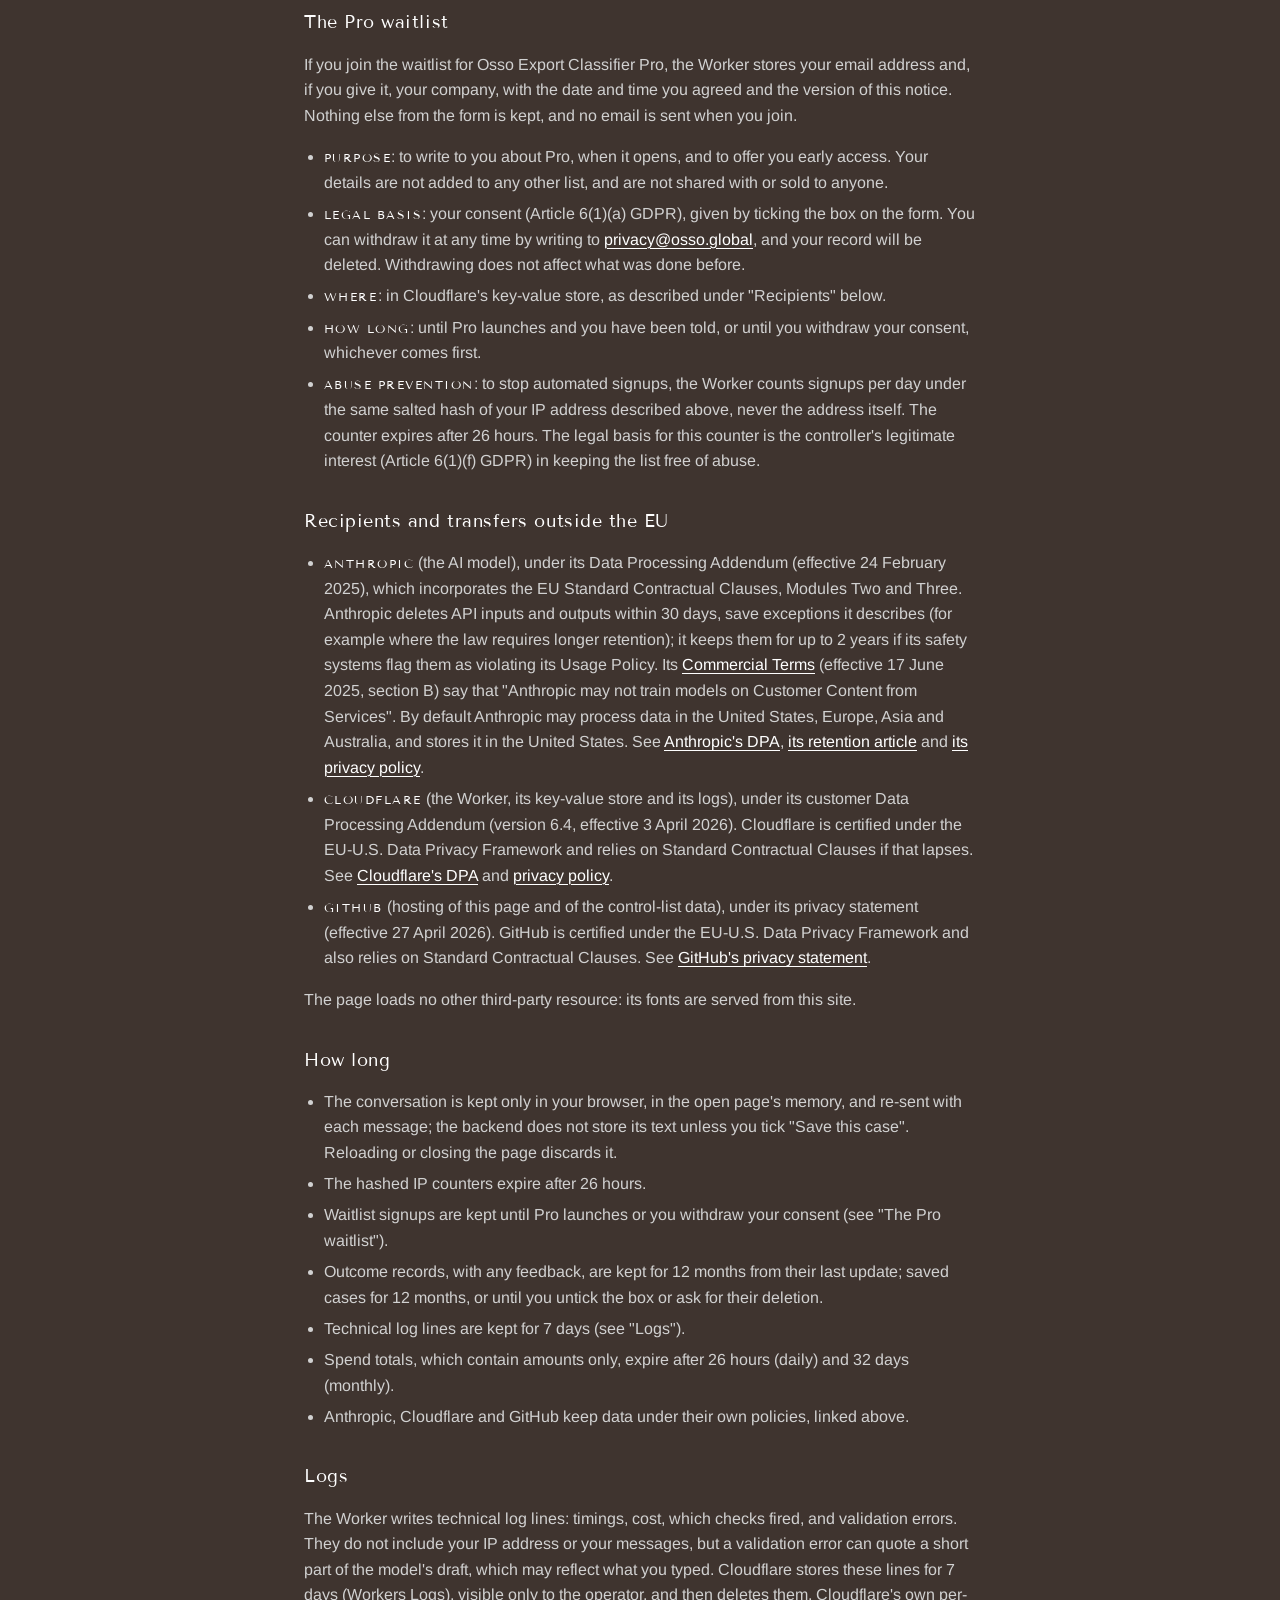
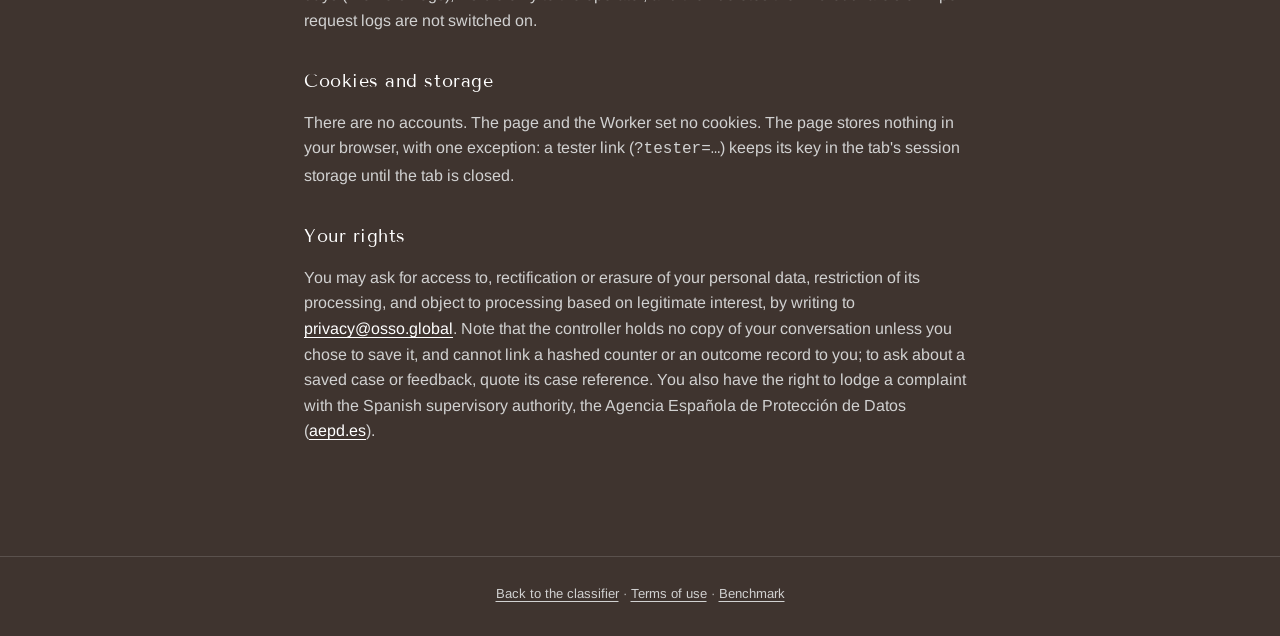
==== commit 4d91dd75: "Publish site and benchmark from the classifier at 4e8d323" ====
--- a/privacy.html
+++ b/privacy.html
@@ -64,7 +64,7 @@
 <h2>Recipients and transfers outside the EU</h2>
 <ul>
   <li><strong>Anthropic</strong> (the AI model), under its Data Processing Addendum (effective 24 February 2025), which incorporates the EU Standard Contractual Clauses, Modules Two and Three. Anthropic deletes API inputs and outputs within 30 days, save exceptions it describes (for example where the law requires longer retention); it keeps them for up to 2 years if its safety systems flag them as violating its Usage Policy. Its <a href="https://www.anthropic.com/legal/commercial-terms">Commercial Terms</a> (effective 17 June 2025, section B) say that "Anthropic may not train models on Customer Content from Services". By default Anthropic may process data in the United States, Europe, Asia and Australia, and stores it in the United States. See <a href="https://www.anthropic.com/legal/data-processing-addendum">Anthropic's DPA</a>, <a href="https://privacy.claude.com/en/articles/7996866-how-long-do-you-store-my-organization-s-data">its retention article</a> and <a href="https://www.anthropic.com/legal/privacy">its privacy policy</a>.</li>
-  <li><strong>Cloudflare</strong> (the Worker and its key-value store), under its customer Data Processing Addendum (version 6.4, effective 3 April 2026). Cloudflare is certified under the EU-U.S. Data Privacy Framework and relies on Standard Contractual Clauses if that lapses. See <a href="https://www.cloudflare.com/cloudflare-customer-dpa/">Cloudflare's DPA</a> and <a href="https://www.cloudflare.com/privacypolicy/">privacy policy</a>.</li>
+  <li><strong>Cloudflare</strong> (the Worker, its key-value store and its logs), under its customer Data Processing Addendum (version 6.4, effective 3 April 2026). Cloudflare is certified under the EU-U.S. Data Privacy Framework and relies on Standard Contractual Clauses if that lapses. See <a href="https://www.cloudflare.com/cloudflare-customer-dpa/">Cloudflare's DPA</a> and <a href="https://www.cloudflare.com/privacypolicy/">privacy policy</a>.</li>
   <li><strong>GitHub</strong> (hosting of this page and of the control-list data), under its privacy statement (effective 27 April 2026). GitHub is certified under the EU-U.S. Data Privacy Framework and also relies on Standard Contractual Clauses. See <a href="https://docs.github.com/en/site-policy/privacy-policies/github-general-privacy-statement">GitHub's privacy statement</a>.</li>
 </ul>
 <p>The page loads no other third-party resource: its fonts are served from this site.</p>
@@ -75,12 +75,13 @@
   <li>The hashed IP counters expire after 26 hours.</li>
   <li>Waitlist signups are kept until Pro launches or you withdraw your consent (see "The Pro waitlist").</li>
   <li>Outcome records, with any feedback, are kept for 12 months from their last update; saved cases for 12 months, or until you untick the box or ask for their deletion.</li>
+  <li>Technical log lines are kept for 7 days (see "Logs").</li>
   <li>Spend totals, which contain amounts only, expire after 26 hours (daily) and 32 days (monthly).</li>
   <li>Anthropic, Cloudflare and GitHub keep data under their own policies, linked above.</li>
 </ul>
 
 <h2>Logs</h2>
-<p>The Worker writes technical log lines: timings, which checks fired, and validation errors. They do not include your IP address or your messages, but a validation error can quote a short part of the model's draft, which may reflect what you typed. This project does not switch on Cloudflare's stored Workers Logs, so these lines are only visible live, to the operator.</p>
+<p>The Worker writes technical log lines: timings, cost, which checks fired, and validation errors. They do not include your IP address or your messages, but a validation error can quote a short part of the model's draft, which may reflect what you typed. Cloudflare stores these lines for 7 days (Workers Logs), visible only to the operator, and then deletes them. Cloudflare's own per-request logs are not switched on.</p>
 
 <h2>Cookies and storage</h2>
 <p>There are no accounts. The page and the Worker set no cookies. The page stores nothing in your browser, with one exception: a tester link (<code>?tester=…</code>) keeps its key in the tab's session storage until the tab is closed.</p>
